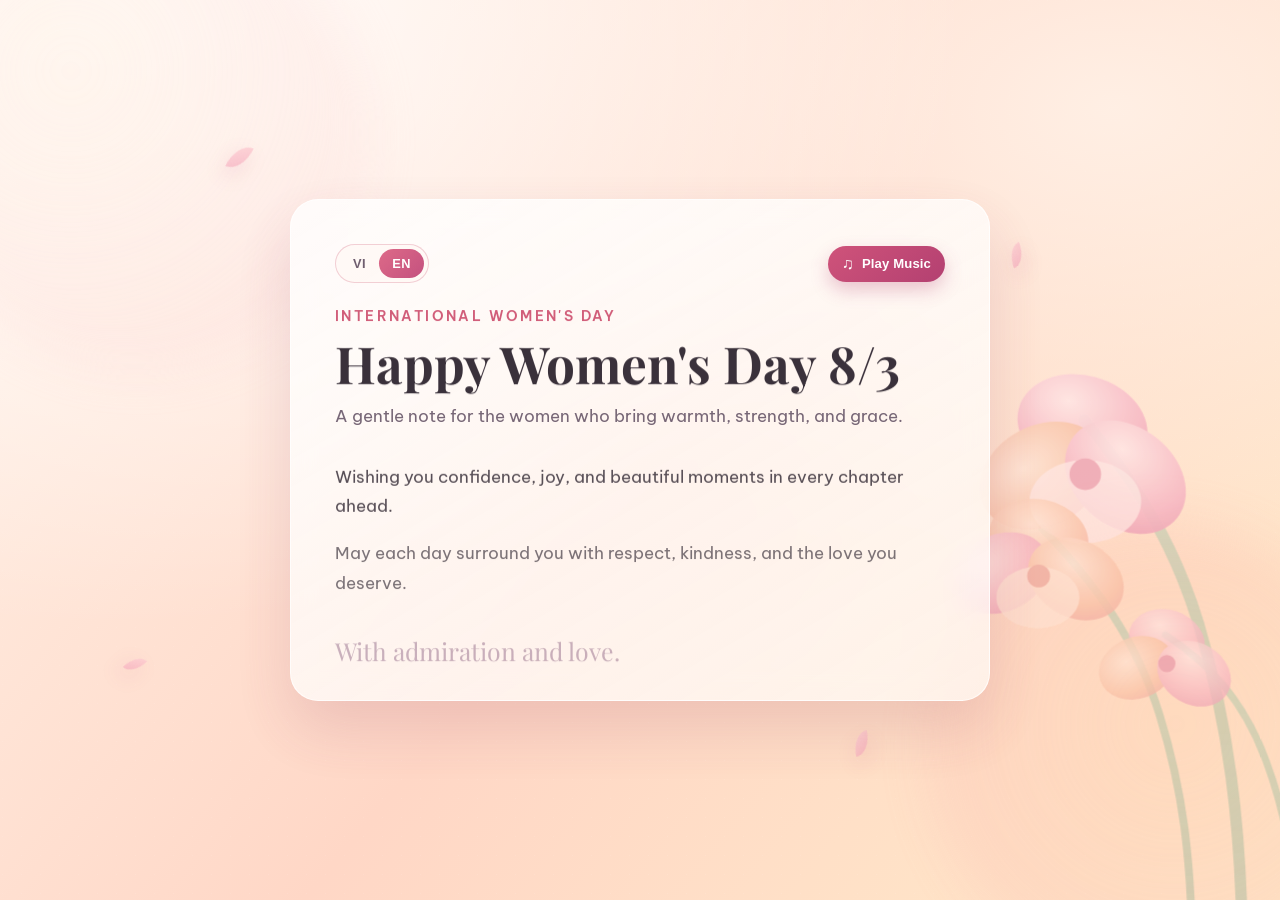
==== 2026/index.html @ 2a3df5de "Add files via upload" ====
<!doctype html>
<html lang="vi">
<head>
  <meta charset="utf-8">
  <meta name="viewport" content="width=device-width, initial-scale=1">
  <meta name="description" content="Thiệp chúc mừng 8/3 với nhạc nền và hiệu ứng mềm mại.">
  <title>8/3 Floral Card</title>
  <link rel="preconnect" href="https://fonts.googleapis.com">
  <link rel="preconnect" href="https://fonts.gstatic.com" crossorigin>
  <link href="https://fonts.googleapis.com/css2?family=Be+Vietnam+Pro:wght@400;500;600&family=Playfair+Display:wght@600;700&display=swap" rel="stylesheet">
  <link rel="stylesheet" href="styles.css">
</head>
<body>
  <div class="scene" aria-hidden="true">
    <div class="scene__grain"></div>
    <div class="scene__halo scene__halo--a"></div>
    <div class="scene__halo scene__halo--b"></div>
    <img class="scene__flowers" src="assets/floral-bg.svg" alt="">
    <span class="petal petal--1"></span>
    <span class="petal petal--2"></span>
    <span class="petal petal--3"></span>
    <span class="petal petal--4"></span>
  </div>

  <main class="card-shell">
    <article class="card" aria-label="International Women's Day Card">
      <header class="card__top">
        <div class="lang-switch" role="group" aria-label="Language Switch">
          <button class="lang-btn" data-lang="vi" type="button">VI</button>
          <button class="lang-btn" data-lang="en" type="button">EN</button>
        </div>
        <button id="musicToggle" class="music-btn" type="button" aria-pressed="false">
          <span class="music-btn__icon" aria-hidden="true">&#9835;</span>
          <span class="music-btn__label" data-i18n="musicOff">Bật nhạc</span>
        </button>
      </header>

      <p class="eyebrow" data-i18n="eyebrow">Ngày Quốc tế Phụ nữ</p>
      <h1 class="title" data-i18n="title">Chúc mừng 8/3 thật rạng rỡ</h1>
      <p class="subtitle" data-i18n="subtitle">Gửi đến những người phụ nữ tuyệt vời một lời chúc ngọt ngào và chân thành.</p>

      <section class="message" aria-label="Greeting message">
        <p data-i18n="line1">
          Chúc một nửa thế giới luôn rạng rỡ, hạnh phúc và được yêu thương đúng với giá trị tuyệt vời của mình.
        </p>
        <p data-i18n="line2">
          Cảm ơn bạn đã mang đến sự ấm áp, kiên cường và vẻ đẹp rất riêng cho cuộc đời này.
        </p>
      </section>

      <p class="signature" data-i18n="signature">Yêu thương và trân trọng.</p>
    </article>
  </main>

  <script src="https://cdn.jsdelivr.net/npm/gsap@3.12.5/dist/gsap.min.js" defer></script>
  <script src="main.js" defer></script>
</body>
</html>
---- 2026/styles.css ----
:root {
  --bg-rose: #fff4ea;
  --bg-peach: #ffd7c6;
  --bg-amber: #ffe9c8;
  --ink-main: #382f39;
  --ink-soft: #6f5e6f;
  --accent: #d15d79;
  --accent-soft: #f5a8bc;
  --card-glass: rgba(255, 253, 250, 0.67);
  --card-border: rgba(255, 255, 255, 0.75);
  --shadow: 0 28px 60px rgba(164, 92, 114, 0.2);
  --glass-blur: 12px;
  --radius-lg: 28px;
  --radius-pill: 999px;
  --motion-scale: 1;
}

*,
*::before,
*::after {
  box-sizing: border-box;
}

html,
body {
  margin: 0;
  min-height: 100%;
}

body {
  font-family: "Be Vietnam Pro", sans-serif;
  color: var(--ink-main);
  background:
    radial-gradient(130% 130% at 8% 2%, rgba(255, 255, 255, 0.9), transparent 52%),
    radial-gradient(100% 95% at 87% 12%, rgba(255, 241, 231, 0.9), transparent 55%),
    linear-gradient(130deg, var(--bg-rose), var(--bg-peach) 52%, var(--bg-amber));
  overflow: hidden;
}

.scene {
  position: fixed;
  inset: 0;
  z-index: 0;
  pointer-events: none;
}

.scene__grain {
  position: absolute;
  inset: 0;
  opacity: 0.13;
  background-image:
    radial-gradient(rgba(106, 67, 95, 0.18) 0.6px, transparent 0.6px),
    radial-gradient(rgba(255, 255, 255, 0.7) 0.5px, transparent 0.5px);
  background-position: 0 0, 12px 10px;
  background-size: 22px 22px, 19px 19px;
}

.scene__halo {
  position: absolute;
  width: 36vmax;
  height: 36vmax;
  border-radius: 50%;
  filter: blur(24px);
  opacity: 0.45;
}

.scene__halo--a {
  top: -7vmax;
  left: -7vmax;
  background: radial-gradient(circle at 35% 35%, rgba(255, 237, 221, 0.95), rgba(249, 163, 185, 0.25));
}

.scene__halo--b {
  right: -8vmax;
  bottom: -6vmax;
  background: radial-gradient(circle at 55% 45%, rgba(255, 201, 174, 0.8), rgba(243, 117, 160, 0.22));
}

.scene__flowers {
  position: absolute;
  width: min(85vw, 860px);
  right: -6vw;
  bottom: -8vh;
  opacity: 0.62;
  transform-origin: 75% 80%;
}

.petal {
  position: absolute;
  border-radius: 100% 0 100% 0;
  background: linear-gradient(145deg, rgba(255, 212, 214, 0.85), rgba(239, 147, 174, 0.58));
  box-shadow: 0 8px 20px rgba(205, 88, 127, 0.18);
}

.petal--1 {
  width: 18px;
  height: 28px;
  top: 16%;
  left: 18%;
  transform: rotate(25deg);
}

.petal--2 {
  width: 14px;
  height: 23px;
  top: 27%;
  right: 20%;
  transform: rotate(-20deg);
}

.petal--3 {
  width: 13px;
  height: 21px;
  bottom: 25%;
  left: 10%;
  transform: rotate(45deg);
}

.petal--4 {
  width: 16px;
  height: 24px;
  bottom: 16%;
  right: 32%;
  transform: rotate(-12deg);
}

.card-shell {
  position: relative;
  z-index: 1;
  min-height: 100svh;
  display: grid;
  place-items: center;
  padding: clamp(20px, 3vw, 34px);
}

.card {
  width: min(700px, 100%);
  border-radius: var(--radius-lg);
  border: 1px solid var(--card-border);
  background: linear-gradient(150deg, rgba(255, 255, 255, 0.8), var(--card-glass));
  backdrop-filter: blur(var(--glass-blur));
  box-shadow: var(--shadow);
  padding: clamp(22px, 4vw, 44px);
}

.card__top {
  display: flex;
  align-items: center;
  justify-content: space-between;
  gap: 10px;
  margin-bottom: 24px;
}

.lang-switch {
  display: inline-flex;
  padding: 4px;
  border-radius: var(--radius-pill);
  border: 1px solid rgba(209, 93, 121, 0.28);
  background: rgba(255, 248, 244, 0.7);
}

.lang-btn {
  border: 0;
  border-radius: var(--radius-pill);
  padding: 7px 13px;
  font-size: 0.8rem;
  font-weight: 600;
  letter-spacing: 0.04em;
  color: var(--ink-soft);
  background: transparent;
  cursor: pointer;
  transition: color 0.2s ease, background-color 0.2s ease;
}

.lang-btn.is-active {
  color: #fff;
  background: linear-gradient(135deg, #dd6a88, #c4517f);
}

.music-btn {
  border: 0;
  border-radius: var(--radius-pill);
  padding: 9px 14px;
  font-size: 0.82rem;
  font-weight: 600;
  letter-spacing: 0.01em;
  color: #fff;
  background: linear-gradient(140deg, #cf537a, #b34071);
  display: inline-flex;
  align-items: center;
  gap: 8px;
  cursor: pointer;
  transition: transform 0.2s ease, box-shadow 0.2s ease, opacity 0.2s ease;
  box-shadow: 0 8px 18px rgba(178, 62, 112, 0.28);
}

.music-btn:hover {
  transform: translateY(-1px);
}

.music-btn.is-busy {
  opacity: 0.83;
  pointer-events: none;
}

.music-btn:disabled {
  opacity: 0.5;
  box-shadow: none;
  cursor: not-allowed;
}

.music-btn[aria-pressed="true"] {
  background: linear-gradient(140deg, #c4476f, #8f2f5b);
  box-shadow: 0 10px 20px rgba(143, 47, 91, 0.35);
}

.music-btn__icon {
  font-size: 1rem;
}

.eyebrow {
  margin: 0 0 10px;
  font-size: clamp(0.78rem, 1.8vw, 0.88rem);
  letter-spacing: 0.17em;
  text-transform: uppercase;
  color: var(--accent);
  font-weight: 600;
}

.title {
  margin: 0;
  font-family: "Playfair Display", serif;
  font-size: clamp(2.05rem, 6.3vw, 3.2rem);
  line-height: 1.1;
  text-wrap: balance;
}

.subtitle {
  margin: 12px 0 0;
  max-width: 55ch;
  color: var(--ink-soft);
  font-size: clamp(0.95rem, 2.6vw, 1.07rem);
}

.message {
  margin-top: clamp(22px, 4vw, 34px);
  display: grid;
  gap: 14px;
  font-size: clamp(0.98rem, 2.5vw, 1.08rem);
  line-height: 1.72;
}

.message p {
  margin: 0;
}

.signature {
  margin: clamp(20px, 5vw, 30px) 0 0;
  font-family: "Playfair Display", serif;
  font-size: clamp(1.22rem, 3vw, 1.55rem);
  color: #703f67;
}

@media (max-width: 680px) {
  .scene__flowers {
    width: min(108vw, 560px);
    right: -24vw;
    bottom: -7vh;
    opacity: 0.55;
  }

  .card {
    padding: 22px 18px;
    border-radius: 24px;
  }

  .card__top {
    margin-bottom: 18px;
    gap: 8px;
  }

  .music-btn {
    padding: 8px 12px;
  }
}

@media (prefers-reduced-motion: reduce) {
  *,
  *::before,
  *::after {
    animation-duration: 0.01ms !important;
    animation-iteration-count: 1 !important;
    transition-duration: 0.01ms !important;
    scroll-behavior: auto !important;
  }
}
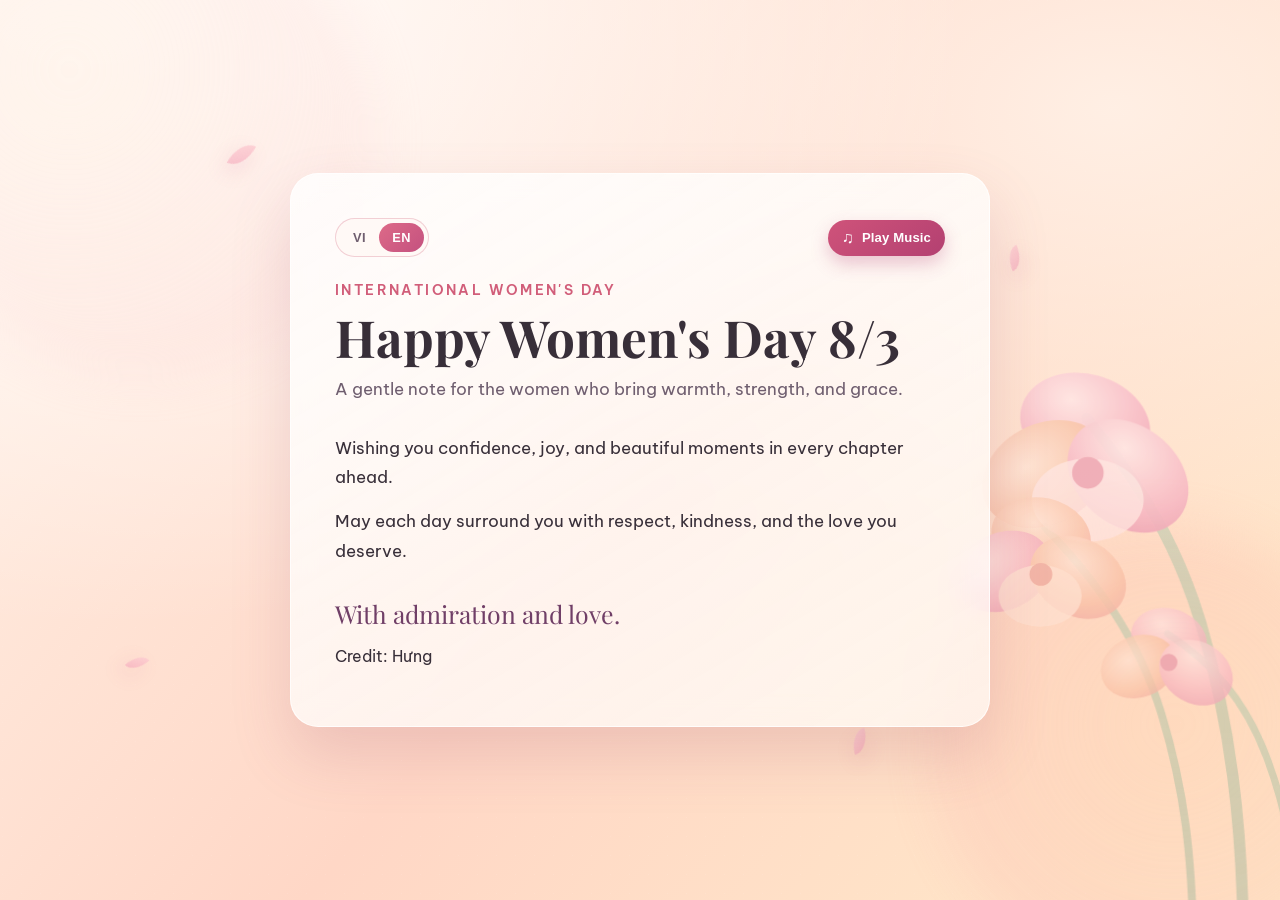
==== commit 0e1412e0: "Add credit line to index.html" ====
--- a/2026/index.html
+++ b/2026/index.html
@@ -49,6 +49,7 @@
       </section>
 
       <p class="signature" data-i18n="signature">Yêu thương và trân trọng.</p>
+      <p class="credit">Credit: Hưng</p>
     </article>
   </main>
 
